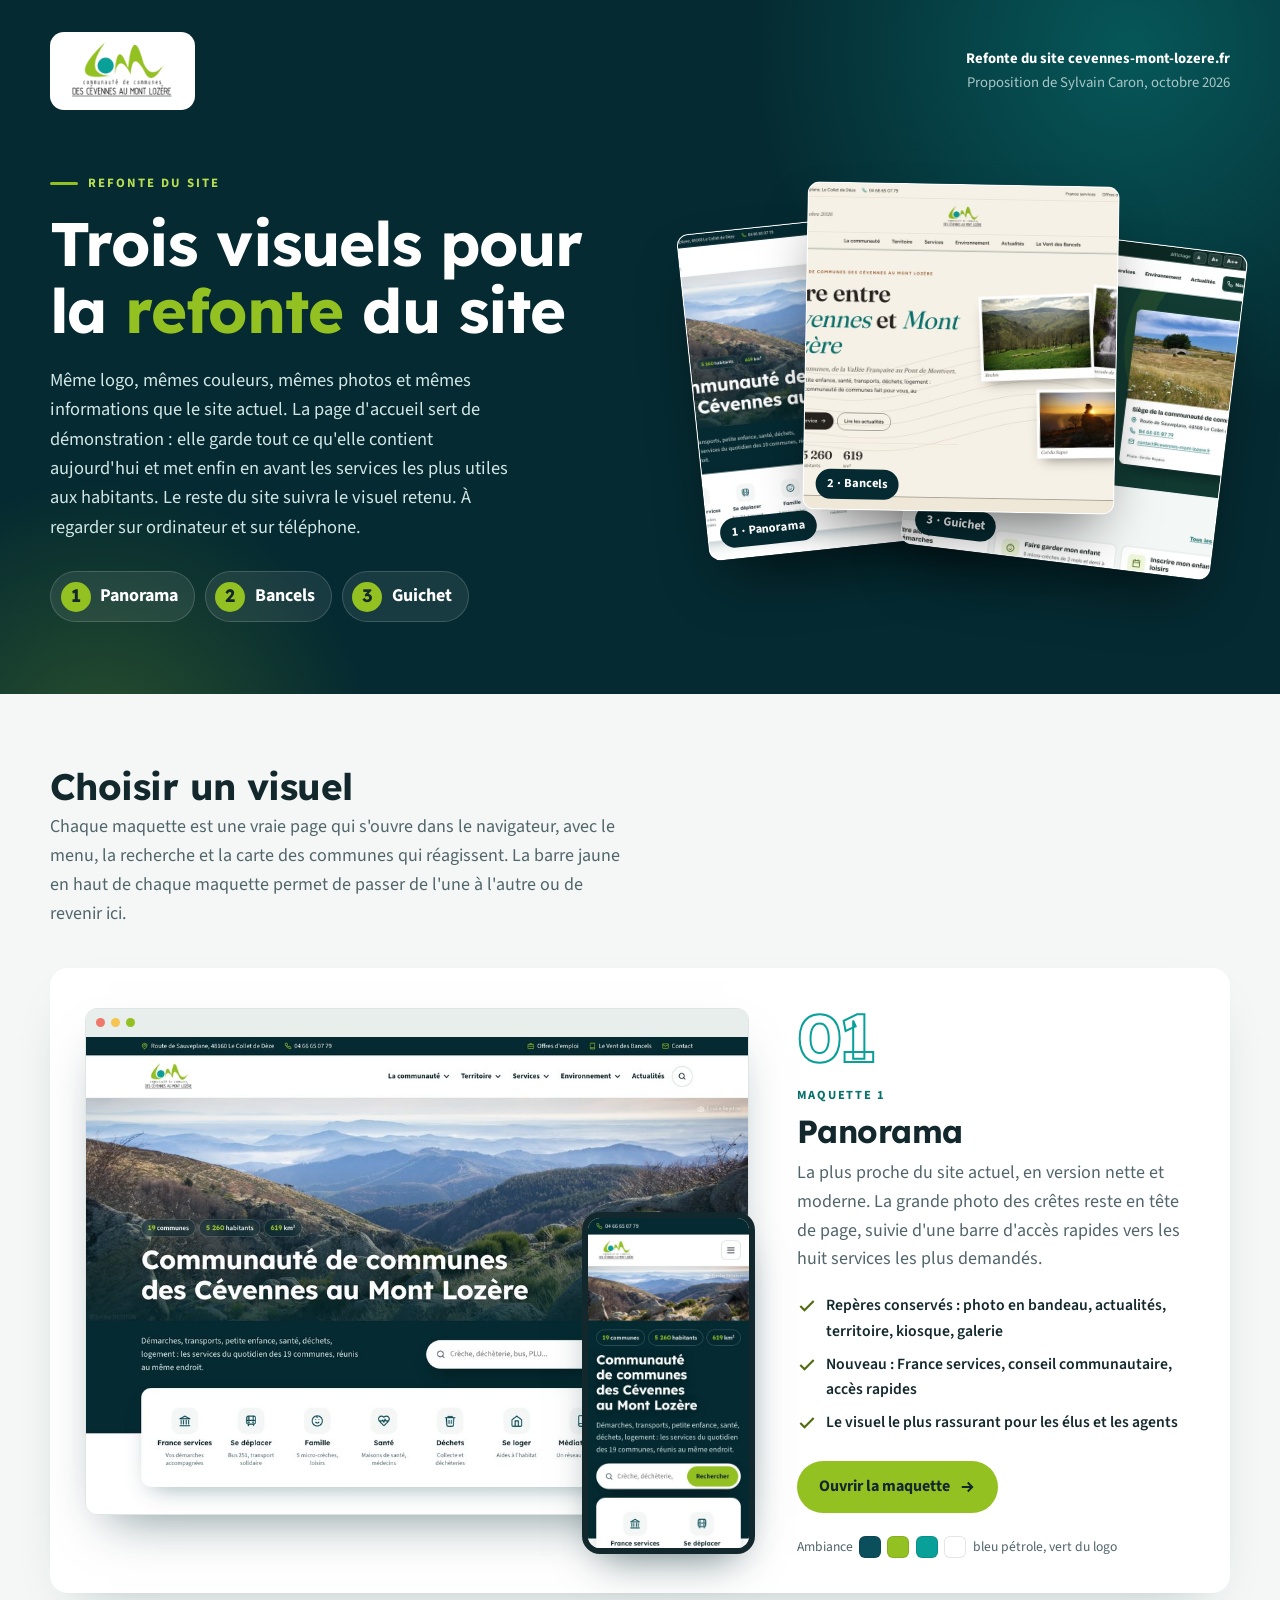
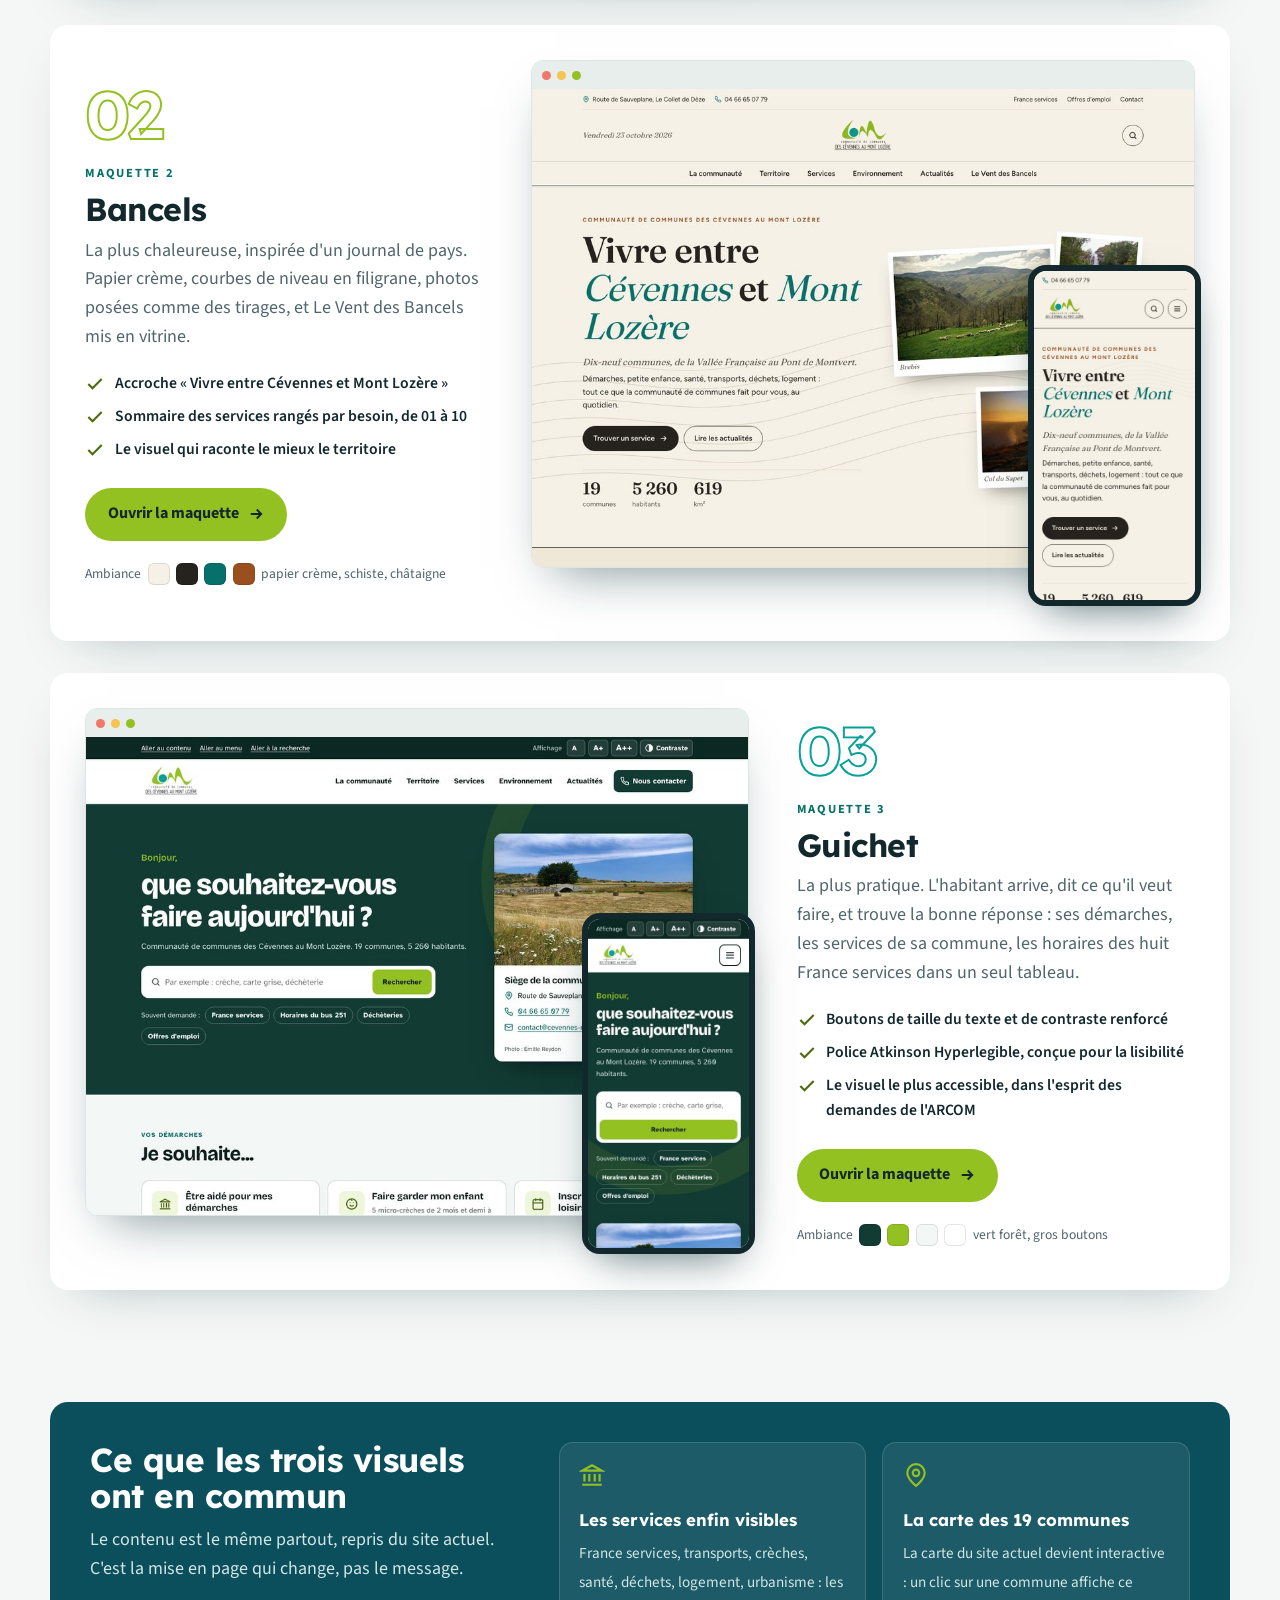
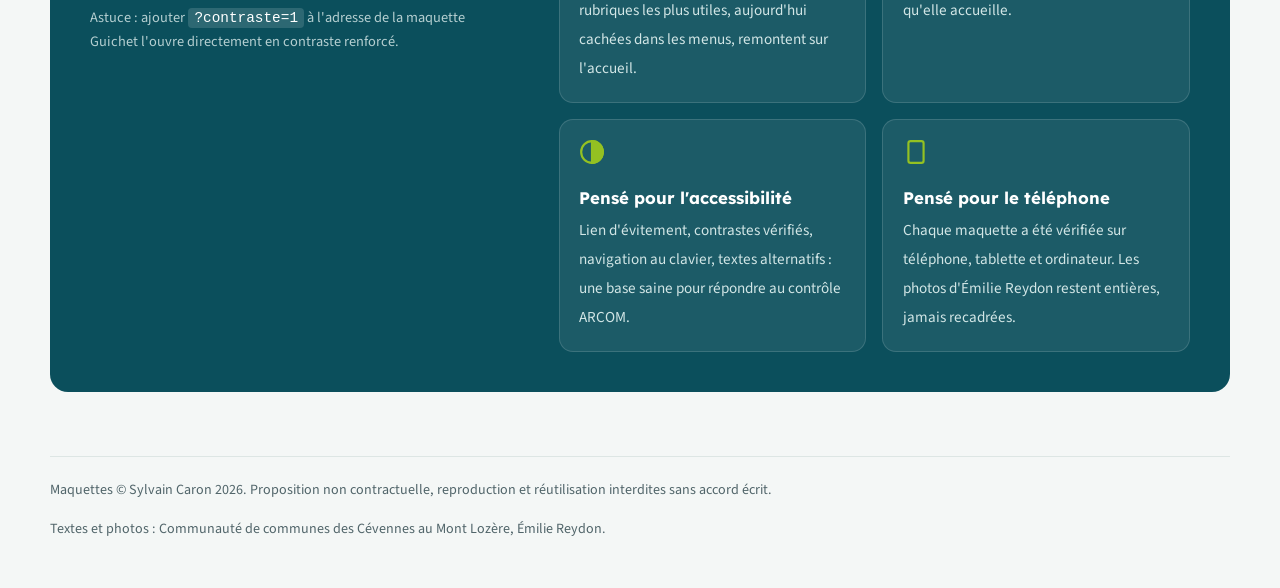
==== index.html @ d7d2c5ac "Trois maquettes de page d'accueil pour la refonte Symfony Panorama, Bancels, Guichet, avec index, ba" ====
<!DOCTYPE html>
<html lang="fr">
<head>
<meta charset="utf-8">
<meta name="viewport" content="width=device-width, initial-scale=1">
<title>Cévennes au Mont Lozère : trois visuels pour la refonte du site</title>
<meta name="robots" content="noindex, nofollow">
<meta name="author" content="Sylvain Caron">
<meta name="copyright" content="Maquettes (c) Sylvain Caron 2026. Proposition non contractuelle. Reproduction et réutilisation interdites sans accord écrit.">
<link rel="preconnect" href="https://fonts.googleapis.com">
<link rel="preconnect" href="https://fonts.gstatic.com" crossorigin>
<link href="https://fonts.googleapis.com/css2?family=Lexend:wght@500;600;700&family=Source+Sans+3:wght@400;600;700&display=swap" rel="stylesheet">
<style>
:root{--petrole:#0b4f5c;--petrole-xd:#052a31;--teal:#08a099;--teal-t:#06706b;--vert:#94c122;--vert-d:#4f6b0c;--encre:#13282d;--gris:#51656a;--papier:#f4f7f6;--display:'Lexend',sans-serif;--body:'Source Sans 3',sans-serif;--r:18px}
*{box-sizing:border-box;margin:0;padding:0}
html{scroll-behavior:smooth}
body{font-family:var(--body);background:var(--papier);color:var(--encre);line-height:1.6;font-size:18px;-webkit-font-smoothing:antialiased;overflow-x:hidden}
img{display:block;max-width:100%}
a{color:var(--teal-t)}
a:focus-visible{outline:3px solid var(--vert);outline-offset:3px;border-radius:8px}
h1,h2,h3{font-family:var(--display);line-height:1.1;letter-spacing:-.015em;font-weight:700}
.wrap{width:min(1180px,100% - 40px);margin-inline:auto}
.btn{display:inline-flex;align-items:center;gap:.5rem;padding:.85rem 1.4rem;border-radius:999px;font-weight:700;text-decoration:none;cursor:pointer;transition:transform .2s,box-shadow .2s,background .2s;font-size:1rem}
.btn:hover{transform:translateY(-2px);box-shadow:0 14px 30px -14px rgba(5,42,49,.5)}
.btn-vert{background:var(--vert);color:var(--encre)}
.btn svg{width:18px;height:18px}
@media(prefers-reduced-motion:reduce){*{animation:none!important;transition:none!important}}

.top{background:var(--petrole-xd);color:#fff;position:relative;overflow:hidden}
.top::before{content:"";position:absolute;width:900px;height:900px;border-radius:50%;background:radial-gradient(circle,rgba(8,160,153,.38),transparent 60%);right:-300px;top:-400px}
.top::after{content:"";position:absolute;width:640px;height:640px;border-radius:50%;background:radial-gradient(circle,rgba(148,193,34,.25),transparent 60%);left:-220px;bottom:-380px}
.top .wrap{position:relative;z-index:1;padding:2rem 0 4.5rem}
.top .ligne{display:flex;justify-content:space-between;align-items:center;gap:1rem;flex-wrap:wrap;margin-bottom:3.5rem}
.top .logo{background:#fff;border-radius:14px;padding:.5rem .9rem;display:inline-block}
.top .logo img{height:62px;width:auto}
.top .qui{font-size:.92rem;color:#a9c6c9;text-align:right}
.top .qui b{color:#fff;display:block}
.top .hero{display:grid;grid-template-columns:1.05fr .95fr;gap:3rem;align-items:center}
.top .kicker{display:inline-flex;align-items:center;gap:.6rem;font-weight:700;font-size:.8rem;letter-spacing:.16em;text-transform:uppercase;color:#b8de52;margin-bottom:1rem}
.top .kicker i{width:28px;height:3px;background:var(--vert);border-radius:3px}
.top h1{font-size:clamp(2.3rem,4.8vw,3.9rem);max-width:14ch}
.top h1 em{font-style:normal;color:var(--vert)}
.top p.lead{color:#d2e6e6;font-size:1.15rem;max-width:52ch;margin:1.3rem 0 1.8rem}
.sommaire{display:flex;gap:.6rem;flex-wrap:wrap}
.sommaire a{display:inline-flex;align-items:center;gap:.6rem;background:rgba(255,255,255,.08);border:1px solid rgba(255,255,255,.16);color:#fff;text-decoration:none;font-weight:700;padding:.6rem 1rem .6rem .6rem;border-radius:999px;transition:background .2s}
.sommaire a:hover{background:rgba(255,255,255,.18)}
.sommaire a b{width:30px;height:30px;border-radius:50%;background:var(--vert);color:var(--encre);display:grid;place-items:center;font-family:var(--display)}
.eventail{position:relative;height:420px}
.eventail figure{position:absolute;border-radius:12px;overflow:hidden;box-shadow:0 30px 60px -20px rgba(0,0,0,.6);border:1px solid rgba(255,255,255,.15);background:#fff;transition:transform .4s}
.eventail figure img{width:100%;height:100%;object-fit:cover;object-position:top}
.eventail .e1{width:58%;height:78%;left:0;top:8%;transform:rotate(-6deg);z-index:1}
.eventail .e2{width:58%;height:78%;left:21%;top:0;transform:rotate(1deg);z-index:2}
.eventail .e3{width:58%;height:78%;right:0;top:12%;transform:rotate(7deg);z-index:1}
.eventail figure:hover{transform:rotate(0) scale(1.04);z-index:5}
.eventail figcaption{position:absolute;left:12px;bottom:10px;background:var(--petrole-xd);color:#fff;font-size:.78rem;font-weight:700;padding:.3rem .7rem;border-radius:999px}

.choix{padding:4.5rem 0 2rem}
.choix h2{font-size:clamp(1.7rem,3vw,2.3rem);margin-bottom:.4rem}
.choix p.intro{color:var(--gris);max-width:64ch;margin-bottom:2.5rem}
.panneau{display:grid;grid-template-columns:1.25fr .75fr;gap:3rem;align-items:center;background:#fff;border-radius:var(--r);padding:2.2rem;margin-bottom:2rem;box-shadow:0 20px 50px -30px rgba(5,42,49,.35)}
.panneau:nth-child(even){grid-template-columns:.75fr 1.25fr}
.panneau:nth-child(even) .txt{order:-1}
.txt .num{display:block;font-family:var(--display);font-weight:700;font-size:4.2rem;line-height:1;color:transparent;-webkit-text-stroke:2px var(--teal);margin-bottom:.6rem;letter-spacing:-.04em}
.panneau:nth-child(even) .txt .num{-webkit-text-stroke-color:var(--vert)}
.ecrans{position:relative;padding:0 0 2.4rem}
.ecrans .desk{display:block;border-radius:12px;overflow:hidden;box-shadow:0 24px 50px -24px rgba(5,42,49,.55);border:1px solid #dde6e4;background:#fff}
.ecrans .desk .chrome{height:28px;background:#e7eeec;display:flex;align-items:center;gap:6px;padding:0 10px}
.ecrans .desk .chrome i{width:9px;height:9px;border-radius:50%;background:#c9d3d8}
.ecrans .desk .chrome i:first-child{background:#f0786a}.ecrans .desk .chrome i:nth-child(2){background:#f5c451}.ecrans .desk .chrome i:nth-child(3){background:var(--vert)}
.ecrans .desk img{width:100%;height:auto}
.ecrans .mob{position:absolute;right:-6px;bottom:0;width:26%;border-radius:18px;border:6px solid var(--encre);overflow:hidden;box-shadow:0 20px 40px -18px rgba(5,42,49,.6);background:#fff;transition:transform .3s}
.ecrans .mob img{width:100%;height:auto}
.panneau:hover .mob{transform:translateY(-8px) rotate(-2deg)}
.txt .tag{display:inline-block;font-weight:700;font-size:.78rem;letter-spacing:.14em;text-transform:uppercase;color:var(--teal-t);margin-bottom:.5rem}
.txt h3{font-size:2rem;margin-bottom:.6rem}
.txt p{color:var(--gris)}
.txt ul{list-style:none;margin:1.2rem 0 1.6rem;display:grid;gap:.5rem}
.txt li{display:flex;gap:.6rem;align-items:flex-start;font-weight:600;font-size:.98rem}
.txt li svg{width:20px;height:20px;color:var(--vert-d);flex:none;margin-top:3px}
.txt .actions{display:flex;gap:.7rem;flex-wrap:wrap}
.txt .ambiance{display:flex;gap:.4rem;margin-top:1.4rem;align-items:center;font-size:.85rem;color:var(--gris);flex-wrap:wrap}
.txt .ambiance i{width:22px;height:22px;border-radius:6px;display:inline-block;border:1px solid rgba(0,0,0,.1)}

.commun{padding:3rem 0 4rem}
.commun .boite{background:var(--petrole);color:#fff;border-radius:var(--r);padding:2.5rem;display:grid;grid-template-columns:1fr 1.5fr;gap:3rem;align-items:start}
.commun h2{font-size:clamp(1.6rem,2.6vw,2.1rem)}
.commun p{color:#d2e6e6;margin-top:.7rem}
.commun .tuiles{display:grid;grid-template-columns:1fr 1fr;gap:1rem}
.commun .tuile{background:rgba(255,255,255,.07);border:1px solid rgba(255,255,255,.14);border-radius:14px;padding:1.2rem}
.commun .tuile svg{width:26px;height:26px;color:var(--vert);margin-bottom:.6rem}
.commun .tuile b{display:block;font-family:var(--display);font-size:1.05rem;margin-bottom:.3rem}
.commun .tuile span{font-size:.95rem;color:#d2e6e6}
.commun .astuce{margin-top:1.4rem;font-size:.9rem;color:#b5cfd1}
.commun code{background:rgba(255,255,255,.14);padding:.1rem .4rem;border-radius:4px;color:#fff}
footer{padding:0 0 3rem;font-size:.88rem;color:var(--gris)}
footer .wrap{border-top:1px solid #dde6e4;padding-top:1.4rem;display:flex;justify-content:space-between;gap:1rem;flex-wrap:wrap}

@media(max-width:1024px){
  .top .hero{grid-template-columns:1fr}
  .eventail{height:340px}
  .panneau,.panneau:nth-child(even){grid-template-columns:1fr}
  .panneau:nth-child(even) .txt{order:0}
  .commun .boite{grid-template-columns:1fr}
}
@media(max-width:640px){
  body{font-size:17px}
  .top .wrap{padding:1.4rem 0 3rem}
  .top .qui{text-align:left}
  .eventail{height:230px}
  .panneau{padding:1.4rem}
  .txt .num{font-size:3rem}
  .txt h3{font-size:1.6rem}
  .commun .boite{padding:1.6rem}
  .commun .tuiles{grid-template-columns:1fr}
  .ecrans .mob{width:32%}
}
</style>
</head>
<body>

<header class="top">
  <div class="wrap">
    <div class="ligne">
      <span class="logo"><img src="assets/img/logo.png" alt="Communauté de communes des Cévennes au Mont Lozère"></span>
      <p class="qui"><b>Refonte du site cevennes-mont-lozere.fr</b>Proposition de Sylvain Caron, octobre 2026</p>
    </div>
    <div class="hero">
      <div>
        <span class="kicker"><i></i>Refonte du site</span>
        <h1>Trois visuels pour la <em>refonte</em> du site</h1>
        <p class="lead">Même logo, mêmes couleurs, mêmes photos et mêmes informations que le site actuel. La page d'accueil sert de démonstration : elle garde tout ce qu'elle contient aujourd'hui et met enfin en avant les services les plus utiles aux habitants. Le reste du site suivra le visuel retenu. À regarder sur ordinateur et sur téléphone.</p>
        <div class="sommaire">
          <a href="#m1"><b>1</b>Panorama</a>
          <a href="#m2"><b>2</b>Bancels</a>
          <a href="#m3"><b>3</b>Guichet</a>
        </div>
      </div>
      <div class="eventail" aria-hidden="true">
        <figure class="e1"><img src="apercus/m1.jpg" alt=""><figcaption>1 · Panorama</figcaption></figure>
        <figure class="e2"><img src="apercus/m2.jpg" alt=""><figcaption>2 · Bancels</figcaption></figure>
        <figure class="e3"><img src="apercus/m3.jpg" alt=""><figcaption>3 · Guichet</figcaption></figure>
      </div>
    </div>
  </div>
</header>

<main class="choix">
  <div class="wrap">
    <h2>Choisir un visuel</h2>
    <p class="intro">Chaque maquette est une vraie page qui s'ouvre dans le navigateur, avec le menu, la recherche et la carte des communes qui réagissent. La barre jaune en haut de chaque maquette permet de passer de l'une à l'autre ou de revenir ici.</p>

    <article class="panneau" id="m1">
      <div class="ecrans">
        <a class="desk" href="maquette-1-panorama.html"><div class="chrome"><i></i><i></i><i></i></div><img src="apercus/m1.jpg" alt="Aperçu de la maquette Panorama sur ordinateur"></a>
        <a class="mob" href="maquette-1-panorama.html"><img src="apercus/m1-mobile.jpg" alt="Aperçu de la maquette Panorama sur téléphone"></a>
      </div>
      <div class="txt">
        <span class="num">01</span>
        <span class="tag">Maquette 1</span>
        <h3>Panorama</h3>
        <p>La plus proche du site actuel, en version nette et moderne. La grande photo des crêtes reste en tête de page, suivie d'une barre d'accès rapides vers les huit services les plus demandés.</p>
        <ul>
          <li><svg viewBox="0 0 24 24" fill="none" stroke="currentColor" stroke-width="2.5"><path d="M20 6 9 17l-5-5"/></svg>Repères conservés : photo en bandeau, actualités, territoire, kiosque, galerie</li>
          <li><svg viewBox="0 0 24 24" fill="none" stroke="currentColor" stroke-width="2.5"><path d="M20 6 9 17l-5-5"/></svg>Nouveau : France services, conseil communautaire, accès rapides</li>
          <li><svg viewBox="0 0 24 24" fill="none" stroke="currentColor" stroke-width="2.5"><path d="M20 6 9 17l-5-5"/></svg>Le visuel le plus rassurant pour les élus et les agents</li>
        </ul>
        <div class="actions"><a class="btn btn-vert" href="maquette-1-panorama.html">Ouvrir la maquette <svg viewBox="0 0 24 24" fill="none" stroke="currentColor" stroke-width="2.5"><path d="M5 12h14M13 6l6 6-6 6"/></svg></a></div>
        <div class="ambiance">Ambiance <i style="background:#0b4f5c"></i><i style="background:#94c122"></i><i style="background:#08a099"></i><i style="background:#fff"></i> bleu pétrole, vert du logo</div>
      </div>
    </article>

    <article class="panneau" id="m2">
      <div class="ecrans">
        <a class="desk" href="maquette-2-bancels.html"><div class="chrome"><i></i><i></i><i></i></div><img src="apercus/m2.jpg" alt="Aperçu de la maquette Bancels sur ordinateur"></a>
        <a class="mob" href="maquette-2-bancels.html"><img src="apercus/m2-mobile.jpg" alt="Aperçu de la maquette Bancels sur téléphone"></a>
      </div>
      <div class="txt">
        <span class="num">02</span>
        <span class="tag">Maquette 2</span>
        <h3>Bancels</h3>
        <p>La plus chaleureuse, inspirée d'un journal de pays. Papier crème, courbes de niveau en filigrane, photos posées comme des tirages, et Le Vent des Bancels mis en vitrine.</p>
        <ul>
          <li><svg viewBox="0 0 24 24" fill="none" stroke="currentColor" stroke-width="2.5"><path d="M20 6 9 17l-5-5"/></svg>Accroche « Vivre entre Cévennes et Mont Lozère »</li>
          <li><svg viewBox="0 0 24 24" fill="none" stroke="currentColor" stroke-width="2.5"><path d="M20 6 9 17l-5-5"/></svg>Sommaire des services rangés par besoin, de 01 à 10</li>
          <li><svg viewBox="0 0 24 24" fill="none" stroke="currentColor" stroke-width="2.5"><path d="M20 6 9 17l-5-5"/></svg>Le visuel qui raconte le mieux le territoire</li>
        </ul>
        <div class="actions"><a class="btn btn-vert" href="maquette-2-bancels.html">Ouvrir la maquette <svg viewBox="0 0 24 24" fill="none" stroke="currentColor" stroke-width="2.5"><path d="M5 12h14M13 6l6 6-6 6"/></svg></a></div>
        <div class="ambiance">Ambiance <i style="background:#f6f1e7"></i><i style="background:#26221e"></i><i style="background:#06706b"></i><i style="background:#9a4f1e"></i> papier crème, schiste, châtaigne</div>
      </div>
    </article>

    <article class="panneau" id="m3">
      <div class="ecrans">
        <a class="desk" href="maquette-3-guichet.html"><div class="chrome"><i></i><i></i><i></i></div><img src="apercus/m3.jpg" alt="Aperçu de la maquette Guichet sur ordinateur"></a>
        <a class="mob" href="maquette-3-guichet.html"><img src="apercus/m3-mobile.jpg" alt="Aperçu de la maquette Guichet sur téléphone"></a>
      </div>
      <div class="txt">
        <span class="num">03</span>
        <span class="tag">Maquette 3</span>
        <h3>Guichet</h3>
        <p>La plus pratique. L'habitant arrive, dit ce qu'il veut faire, et trouve la bonne réponse : ses démarches, les services de sa commune, les horaires des huit France services dans un seul tableau.</p>
        <ul>
          <li><svg viewBox="0 0 24 24" fill="none" stroke="currentColor" stroke-width="2.5"><path d="M20 6 9 17l-5-5"/></svg>Boutons de taille du texte et de contraste renforcé</li>
          <li><svg viewBox="0 0 24 24" fill="none" stroke="currentColor" stroke-width="2.5"><path d="M20 6 9 17l-5-5"/></svg>Police Atkinson Hyperlegible, conçue pour la lisibilité</li>
          <li><svg viewBox="0 0 24 24" fill="none" stroke="currentColor" stroke-width="2.5"><path d="M20 6 9 17l-5-5"/></svg>Le visuel le plus accessible, dans l'esprit des demandes de l'ARCOM</li>
        </ul>
        <div class="actions"><a class="btn btn-vert" href="maquette-3-guichet.html">Ouvrir la maquette <svg viewBox="0 0 24 24" fill="none" stroke="currentColor" stroke-width="2.5"><path d="M5 12h14M13 6l6 6-6 6"/></svg></a></div>
        <div class="ambiance">Ambiance <i style="background:#123b34"></i><i style="background:#94c122"></i><i style="background:#f3f7f5"></i><i style="background:#fff"></i> vert forêt, gros boutons</div>
      </div>
    </article>
  </div>
</main>

<section class="commun">
  <div class="wrap">
    <div class="boite">
      <div>
        <h2>Ce que les trois visuels ont en commun</h2>
        <p>Le contenu est le même partout, repris du site actuel. C'est la mise en page qui change, pas le message.</p>
        <p class="astuce">Astuce : ajouter <code>?contraste=1</code> à l'adresse de la maquette Guichet l'ouvre directement en contraste renforcé.</p>
      </div>
      <div class="tuiles">
        <div class="tuile"><svg viewBox="0 0 24 24" fill="none" stroke="currentColor" stroke-width="2"><path d="M3 21h18M5 18v-7M9.5 18v-7M14.5 18v-7M19 18v-7M12 3l9 5H3z"/></svg><b>Les services enfin visibles</b><span>France services, transports, crèches, santé, déchets, logement, urbanisme : les rubriques les plus utiles, aujourd'hui cachées dans les menus, remontent sur l'accueil.</span></div>
        <div class="tuile"><svg viewBox="0 0 24 24" fill="none" stroke="currentColor" stroke-width="2"><path d="M20 10c0 6-8 12-8 12s-8-6-8-12a8 8 0 0 1 16 0Z"/><circle cx="12" cy="10" r="3"/></svg><b>La carte des 19 communes</b><span>La carte du site actuel devient interactive : un clic sur une commune affiche ce qu'elle accueille.</span></div>
        <div class="tuile"><svg viewBox="0 0 24 24" fill="none" stroke="currentColor" stroke-width="2"><circle cx="12" cy="12" r="10"/><path d="M12 2a10 10 0 0 1 0 20z" fill="currentColor"/></svg><b>Pensé pour l'accessibilité</b><span>Lien d'évitement, contrastes vérifiés, navigation au clavier, textes alternatifs : une base saine pour répondre au contrôle ARCOM.</span></div>
        <div class="tuile"><svg viewBox="0 0 24 24" fill="none" stroke="currentColor" stroke-width="2"><rect x="5" y="2" width="14" height="20" rx="2"/><path d="M12 18h.01"/></svg><b>Pensé pour le téléphone</b><span>Chaque maquette a été vérifiée sur téléphone, tablette et ordinateur. Les photos d'Émilie Reydon restent entières, jamais recadrées.</span></div>
      </div>
    </div>
  </div>
</section>

<footer><div class="wrap"><span>Maquettes © Sylvain Caron 2026. Proposition non contractuelle, reproduction et réutilisation interdites sans accord écrit.</span><span>Textes et photos : Communauté de communes des Cévennes au Mont Lozère, Émilie Reydon.</span></div></footer>
</body>
</html>
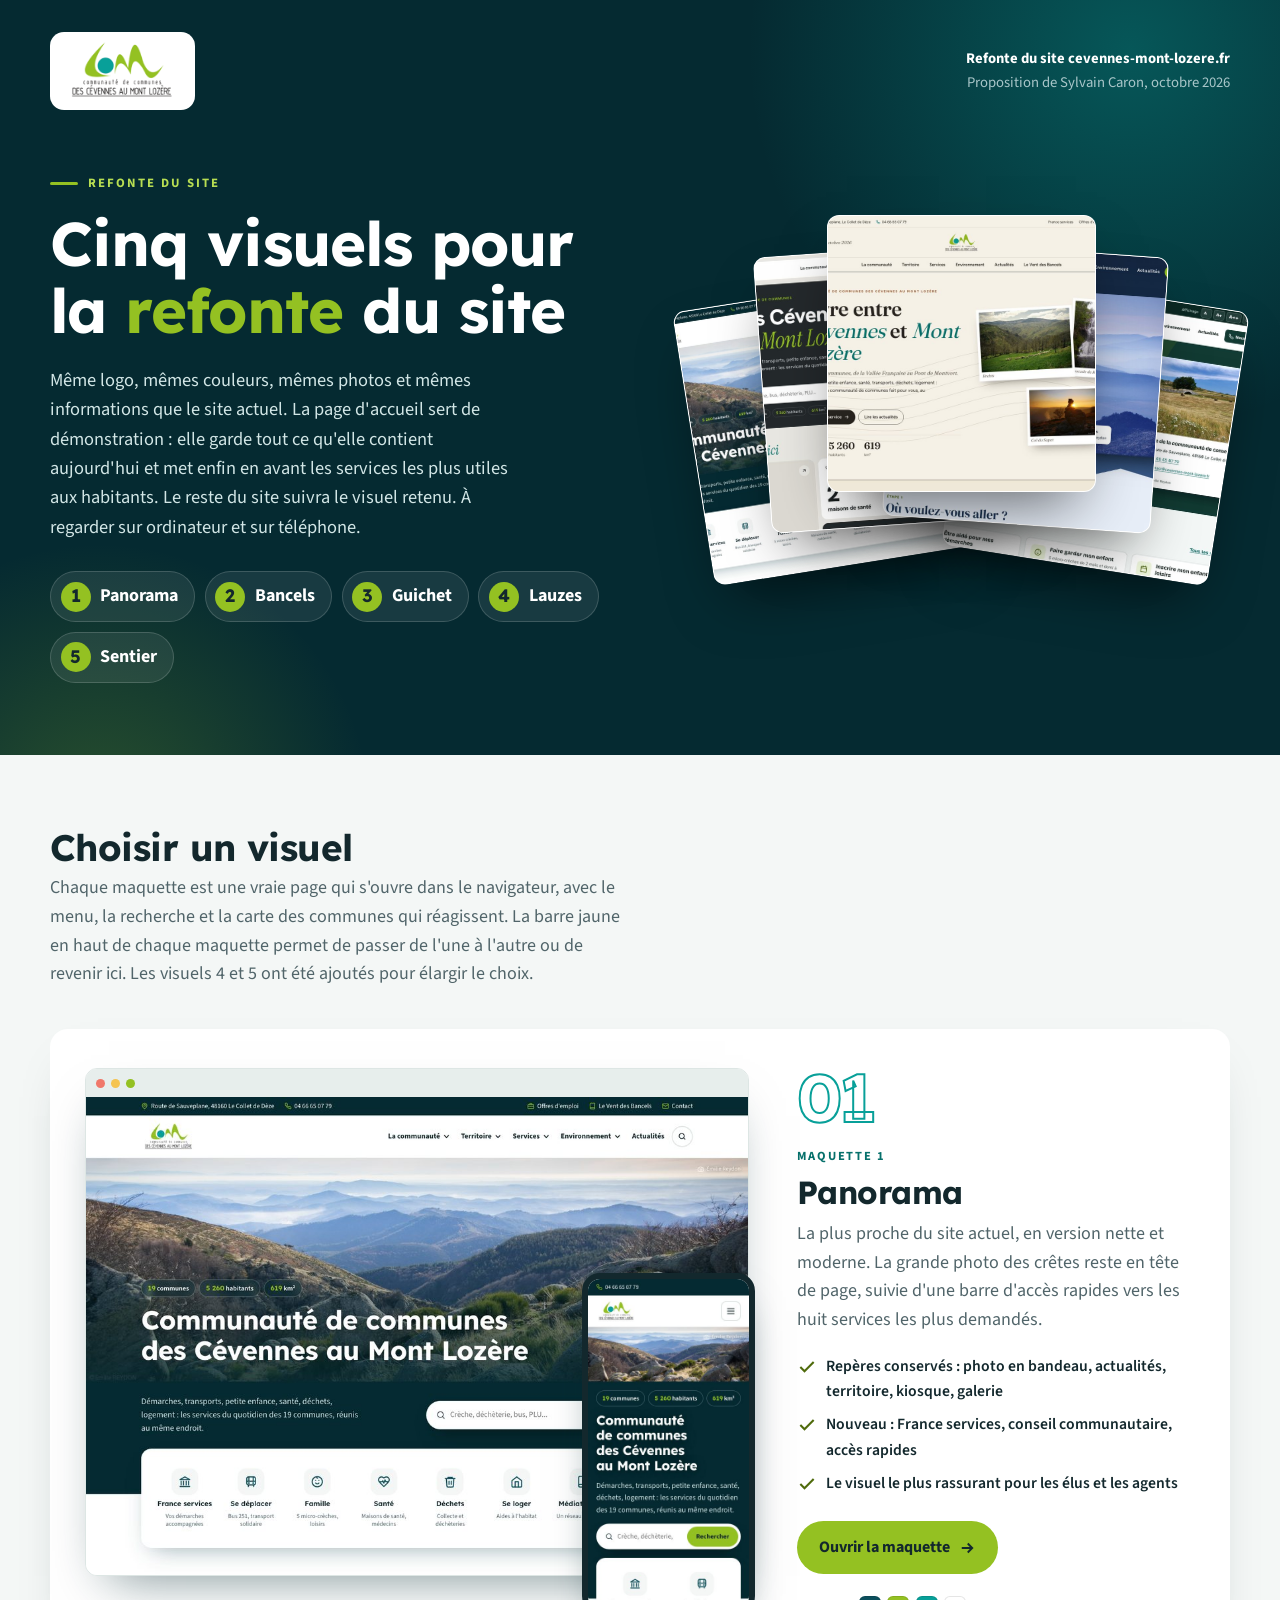
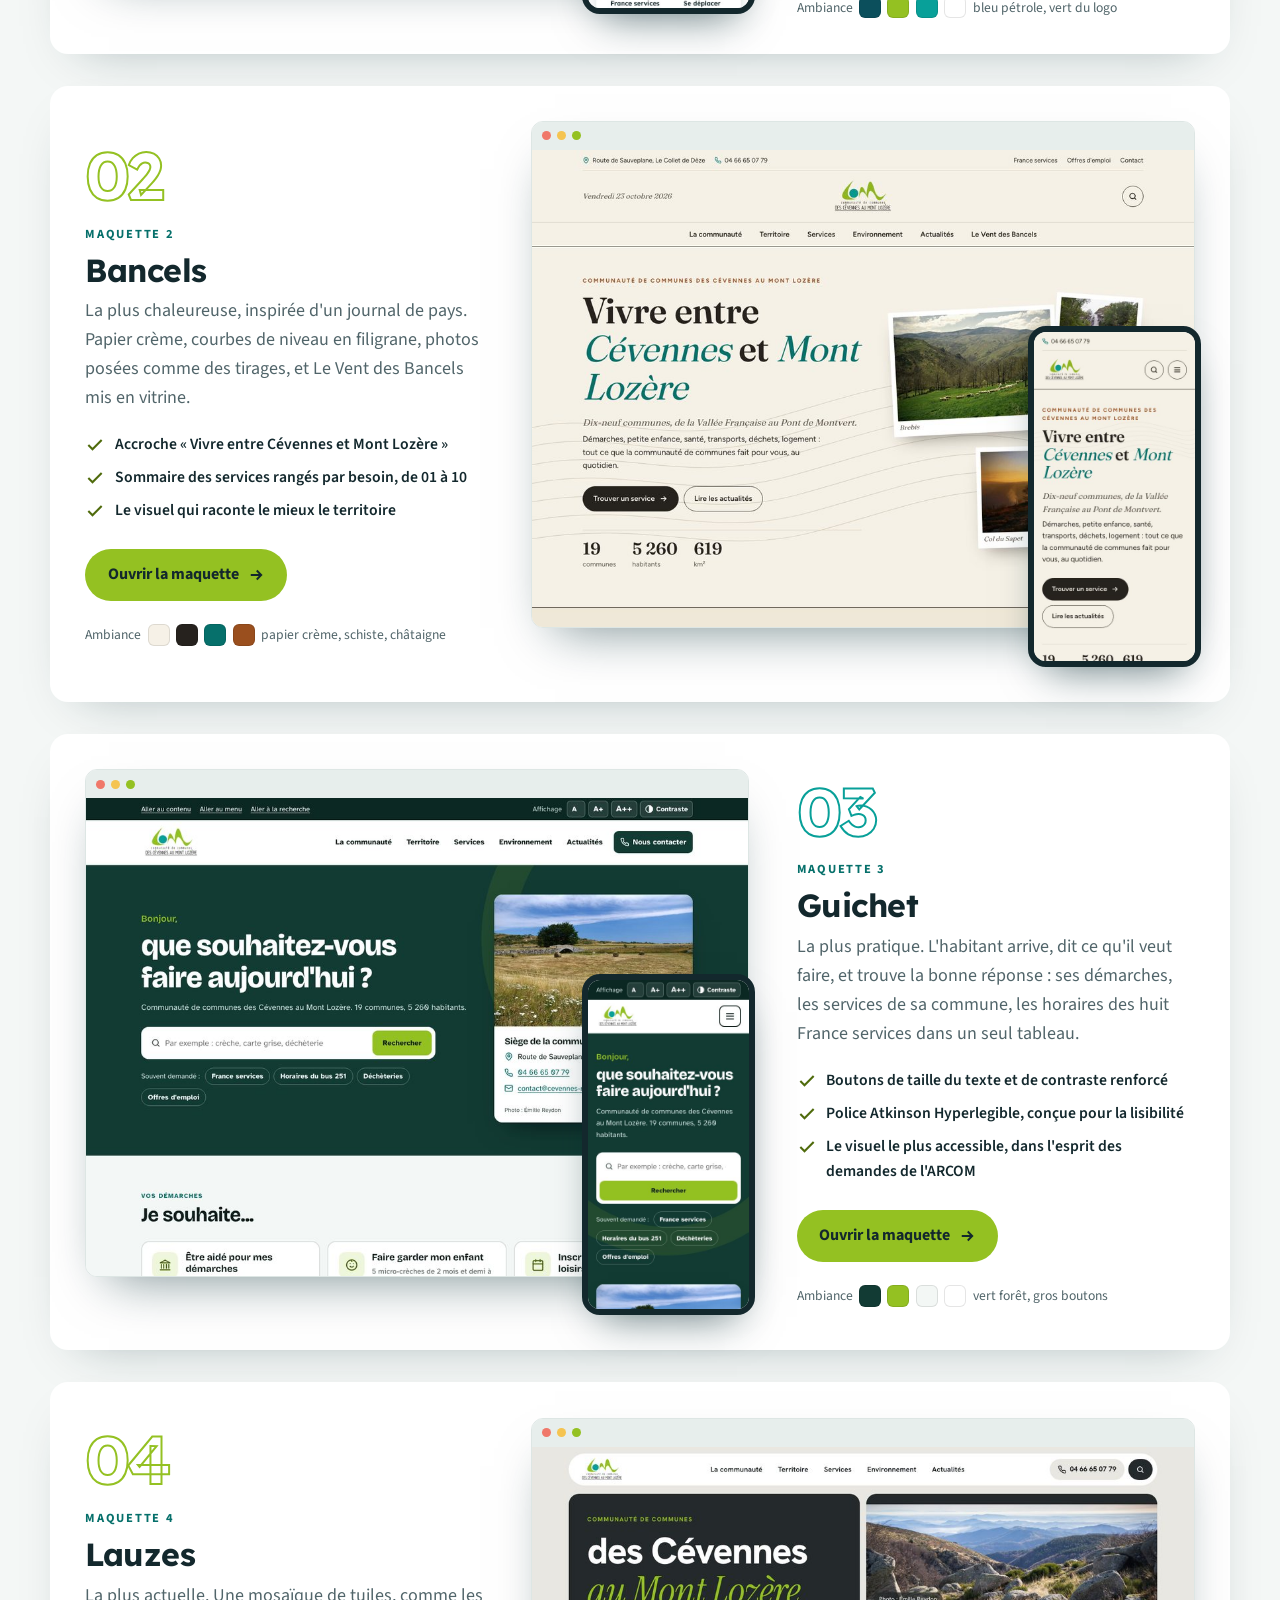
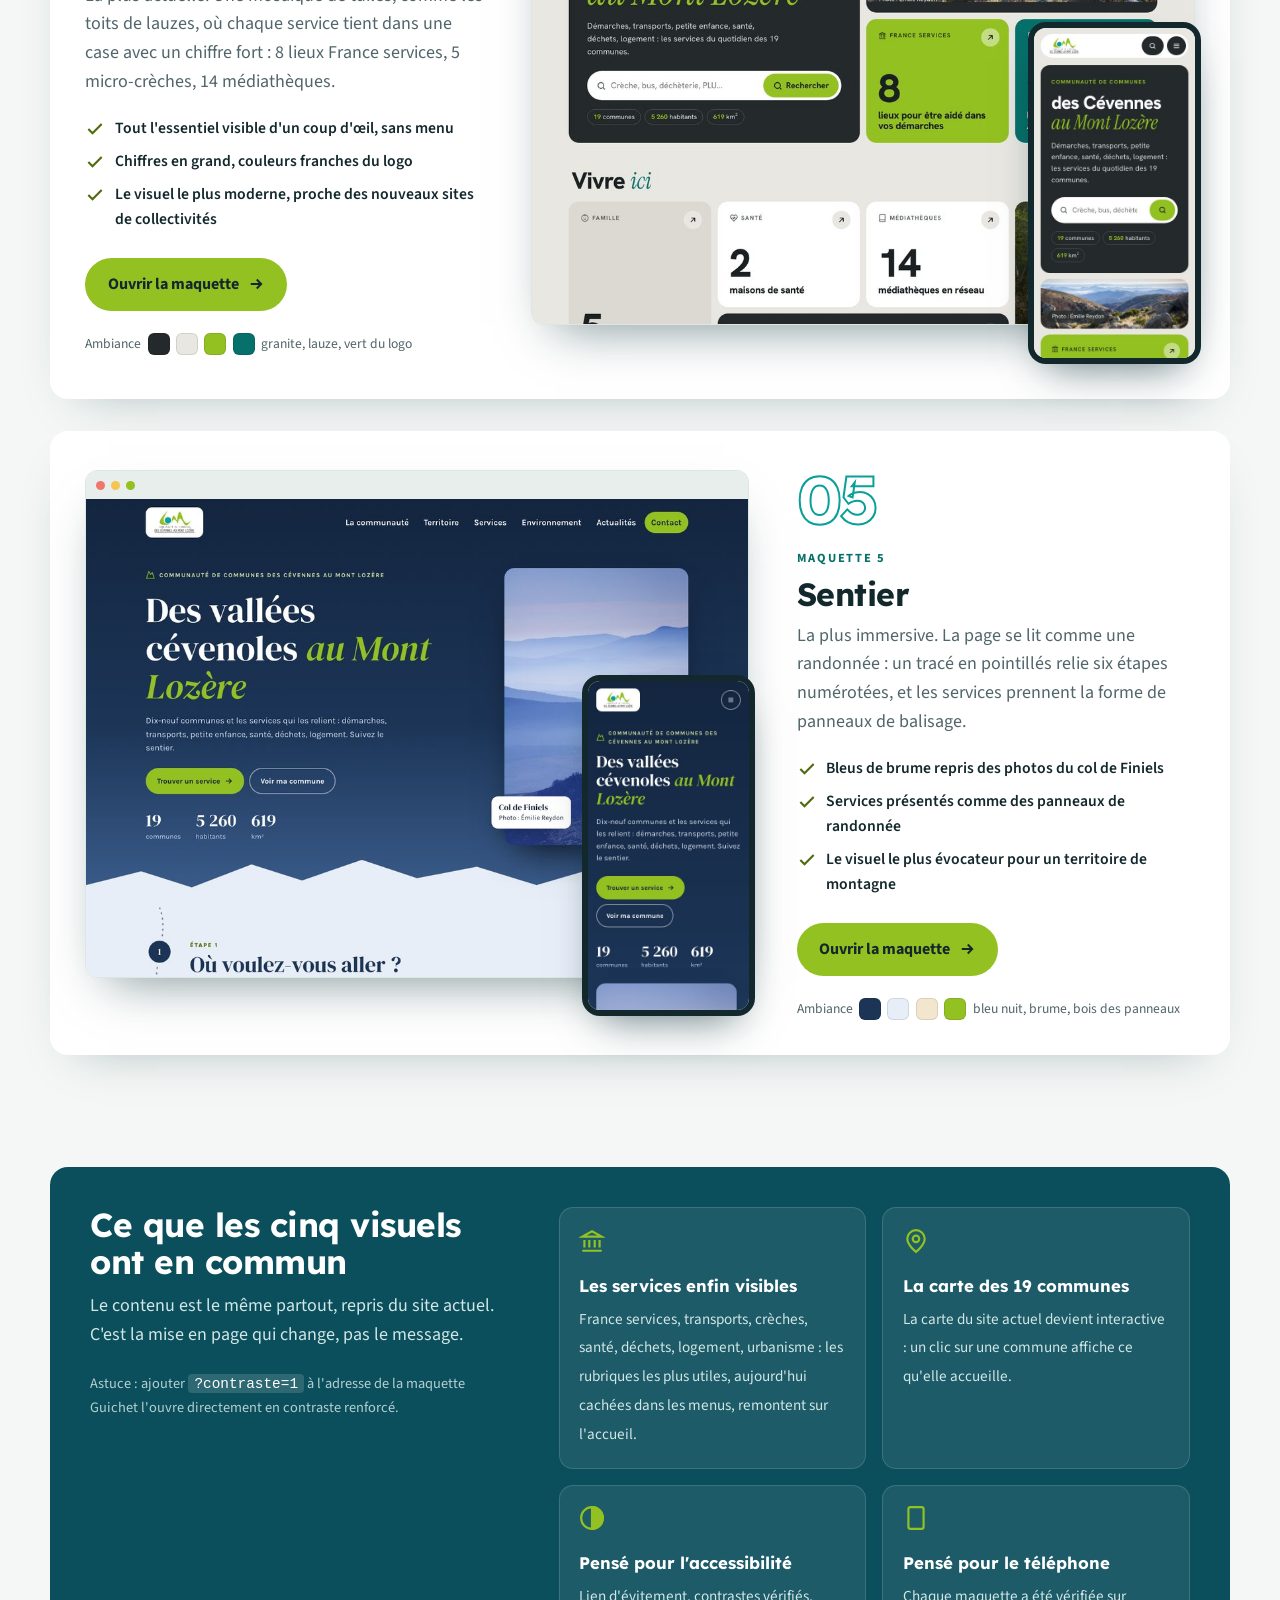
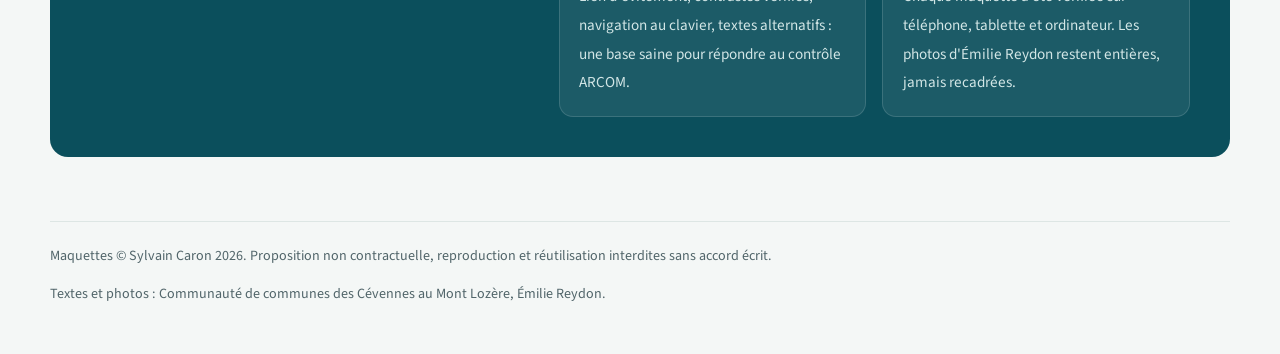
==== commit 7af4df55: "Ajout des visuels 4 Lauzes et 5 Sentier, barre à cinq onglets Index mis à jour pour cinq visuels, ba" ====
--- a/index.html
+++ b/index.html
@@ -3,7 +3,7 @@
 <head>
 <meta charset="utf-8">
 <meta name="viewport" content="width=device-width, initial-scale=1">
-<title>Cévennes au Mont Lozère : trois visuels pour la refonte du site</title>
+<title>Cévennes au Mont Lozère : cinq visuels pour la refonte du site</title>
 <meta name="robots" content="noindex, nofollow">
 <meta name="author" content="Sylvain Caron">
 <meta name="copyright" content="Maquettes (c) Sylvain Caron 2026. Proposition non contractuelle. Reproduction et réutilisation interdites sans accord écrit.">
@@ -48,11 +48,14 @@
 .eventail{position:relative;height:420px}
 .eventail figure{position:absolute;border-radius:12px;overflow:hidden;box-shadow:0 30px 60px -20px rgba(0,0,0,.6);border:1px solid rgba(255,255,255,.15);background:#fff;transition:transform .4s}
 .eventail figure img{width:100%;height:100%;object-fit:cover;object-position:top}
-.eventail .e1{width:58%;height:78%;left:0;top:8%;transform:rotate(-6deg);z-index:1}
-.eventail .e2{width:58%;height:78%;left:21%;top:0;transform:rotate(1deg);z-index:2}
-.eventail .e3{width:58%;height:78%;right:0;top:12%;transform:rotate(7deg);z-index:1}
+.eventail figure{width:50%;height:66%}
+.eventail .e1{left:0;top:18%;transform:rotate(-9deg);z-index:1}
+.eventail .e4{left:13%;top:8%;transform:rotate(-4deg);z-index:2}
+.eventail .e2{left:25%;top:0;transform:rotate(0deg);z-index:3}
+.eventail .e5{left:37%;top:8%;transform:rotate(4deg);z-index:2}
+.eventail .e3{right:0;top:18%;transform:rotate(9deg);z-index:1}
 .eventail figure:hover{transform:rotate(0) scale(1.04);z-index:5}
-.eventail figcaption{position:absolute;left:12px;bottom:10px;background:var(--petrole-xd);color:#fff;font-size:.78rem;font-weight:700;padding:.3rem .7rem;border-radius:999px}
+.eventail figcaption{display:none;position:absolute;left:12px;bottom:10px;background:var(--petrole-xd);color:#fff;font-size:.78rem;font-weight:700;padding:.3rem .7rem;border-radius:999px}
 
 .choix{padding:4.5rem 0 2rem}
 .choix h2{font-size:clamp(1.7rem,3vw,2.3rem);margin-bottom:.4rem}
@@ -127,17 +130,21 @@
     <div class="hero">
       <div>
         <span class="kicker"><i></i>Refonte du site</span>
-        <h1>Trois visuels pour la <em>refonte</em> du site</h1>
+        <h1>Cinq visuels pour la <em>refonte</em> du site</h1>
         <p class="lead">Même logo, mêmes couleurs, mêmes photos et mêmes informations que le site actuel. La page d'accueil sert de démonstration : elle garde tout ce qu'elle contient aujourd'hui et met enfin en avant les services les plus utiles aux habitants. Le reste du site suivra le visuel retenu. À regarder sur ordinateur et sur téléphone.</p>
         <div class="sommaire">
           <a href="#m1"><b>1</b>Panorama</a>
           <a href="#m2"><b>2</b>Bancels</a>
           <a href="#m3"><b>3</b>Guichet</a>
+          <a href="#m4"><b>4</b>Lauzes</a>
+          <a href="#m5"><b>5</b>Sentier</a>
         </div>
       </div>
       <div class="eventail" aria-hidden="true">
         <figure class="e1"><img src="apercus/m1.jpg" alt=""><figcaption>1 · Panorama</figcaption></figure>
+        <figure class="e4"><img src="apercus/m4.jpg" alt=""><figcaption>4 · Lauzes</figcaption></figure>
         <figure class="e2"><img src="apercus/m2.jpg" alt=""><figcaption>2 · Bancels</figcaption></figure>
+        <figure class="e5"><img src="apercus/m5.jpg" alt=""><figcaption>5 · Sentier</figcaption></figure>
         <figure class="e3"><img src="apercus/m3.jpg" alt=""><figcaption>3 · Guichet</figcaption></figure>
       </div>
     </div>
@@ -147,7 +154,7 @@
 <main class="choix">
   <div class="wrap">
     <h2>Choisir un visuel</h2>
-    <p class="intro">Chaque maquette est une vraie page qui s'ouvre dans le navigateur, avec le menu, la recherche et la carte des communes qui réagissent. La barre jaune en haut de chaque maquette permet de passer de l'une à l'autre ou de revenir ici.</p>
+    <p class="intro">Chaque maquette est une vraie page qui s'ouvre dans le navigateur, avec le menu, la recherche et la carte des communes qui réagissent. La barre jaune en haut de chaque maquette permet de passer de l'une à l'autre ou de revenir ici. Les visuels 4 et 5 ont été ajoutés pour élargir le choix.</p>
 
     <article class="panneau" id="m1">
       <div class="ecrans">
@@ -208,6 +215,46 @@
         <div class="ambiance">Ambiance <i style="background:#123b34"></i><i style="background:#94c122"></i><i style="background:#f3f7f5"></i><i style="background:#fff"></i> vert forêt, gros boutons</div>
       </div>
     </article>
+
+    <article class="panneau" id="m4">
+      <div class="ecrans">
+        <a class="desk" href="maquette-4-lauzes.html"><div class="chrome"><i></i><i></i><i></i></div><img src="apercus/m4.jpg" alt="Aperçu de la maquette Lauzes sur ordinateur"></a>
+        <a class="mob" href="maquette-4-lauzes.html"><img src="apercus/m4-mobile.jpg" alt="Aperçu de la maquette Lauzes sur téléphone"></a>
+      </div>
+      <div class="txt">
+        <span class="num">04</span>
+        <span class="tag">Maquette 4</span>
+        <h3>Lauzes</h3>
+        <p>La plus actuelle. Une mosaïque de tuiles, comme les toits de lauzes, où chaque service tient dans une case avec un chiffre fort : 8 lieux France services, 5 micro-crèches, 14 médiathèques.</p>
+        <ul>
+          <li><svg viewBox="0 0 24 24" fill="none" stroke="currentColor" stroke-width="2.5"><path d="M20 6 9 17l-5-5"/></svg>Tout l'essentiel visible d'un coup d'œil, sans menu</li>
+          <li><svg viewBox="0 0 24 24" fill="none" stroke="currentColor" stroke-width="2.5"><path d="M20 6 9 17l-5-5"/></svg>Chiffres en grand, couleurs franches du logo</li>
+          <li><svg viewBox="0 0 24 24" fill="none" stroke="currentColor" stroke-width="2.5"><path d="M20 6 9 17l-5-5"/></svg>Le visuel le plus moderne, proche des nouveaux sites de collectivités</li>
+        </ul>
+        <div class="actions"><a class="btn btn-vert" href="maquette-4-lauzes.html">Ouvrir la maquette <svg viewBox="0 0 24 24" fill="none" stroke="currentColor" stroke-width="2.5"><path d="M5 12h14M13 6l6 6-6 6"/></svg></a></div>
+        <div class="ambiance">Ambiance <i style="background:#24292b"></i><i style="background:#e9e7e2"></i><i style="background:#94c122"></i><i style="background:#06706b"></i> granite, lauze, vert du logo</div>
+      </div>
+    </article>
+
+    <article class="panneau" id="m5">
+      <div class="ecrans">
+        <a class="desk" href="maquette-5-sentier.html"><div class="chrome"><i></i><i></i><i></i></div><img src="apercus/m5.jpg" alt="Aperçu de la maquette Sentier sur ordinateur"></a>
+        <a class="mob" href="maquette-5-sentier.html"><img src="apercus/m5-mobile.jpg" alt="Aperçu de la maquette Sentier sur téléphone"></a>
+      </div>
+      <div class="txt">
+        <span class="num">05</span>
+        <span class="tag">Maquette 5</span>
+        <h3>Sentier</h3>
+        <p>La plus immersive. La page se lit comme une randonnée : un tracé en pointillés relie six étapes numérotées, et les services prennent la forme de panneaux de balisage.</p>
+        <ul>
+          <li><svg viewBox="0 0 24 24" fill="none" stroke="currentColor" stroke-width="2.5"><path d="M20 6 9 17l-5-5"/></svg>Bleus de brume repris des photos du col de Finiels</li>
+          <li><svg viewBox="0 0 24 24" fill="none" stroke="currentColor" stroke-width="2.5"><path d="M20 6 9 17l-5-5"/></svg>Services présentés comme des panneaux de randonnée</li>
+          <li><svg viewBox="0 0 24 24" fill="none" stroke="currentColor" stroke-width="2.5"><path d="M20 6 9 17l-5-5"/></svg>Le visuel le plus évocateur pour un territoire de montagne</li>
+        </ul>
+        <div class="actions"><a class="btn btn-vert" href="maquette-5-sentier.html">Ouvrir la maquette <svg viewBox="0 0 24 24" fill="none" stroke="currentColor" stroke-width="2.5"><path d="M5 12h14M13 6l6 6-6 6"/></svg></a></div>
+        <div class="ambiance">Ambiance <i style="background:#1c3557"></i><i style="background:#e8eef7"></i><i style="background:#f2e6cf"></i><i style="background:#94c122"></i> bleu nuit, brume, bois des panneaux</div>
+      </div>
+    </article>
   </div>
 </main>
 
@@ -215,7 +262,7 @@
   <div class="wrap">
     <div class="boite">
       <div>
-        <h2>Ce que les trois visuels ont en commun</h2>
+        <h2>Ce que les cinq visuels ont en commun</h2>
         <p>Le contenu est le même partout, repris du site actuel. C'est la mise en page qui change, pas le message.</p>
         <p class="astuce">Astuce : ajouter <code>?contraste=1</code> à l'adresse de la maquette Guichet l'ouvre directement en contraste renforcé.</p>
       </div>
